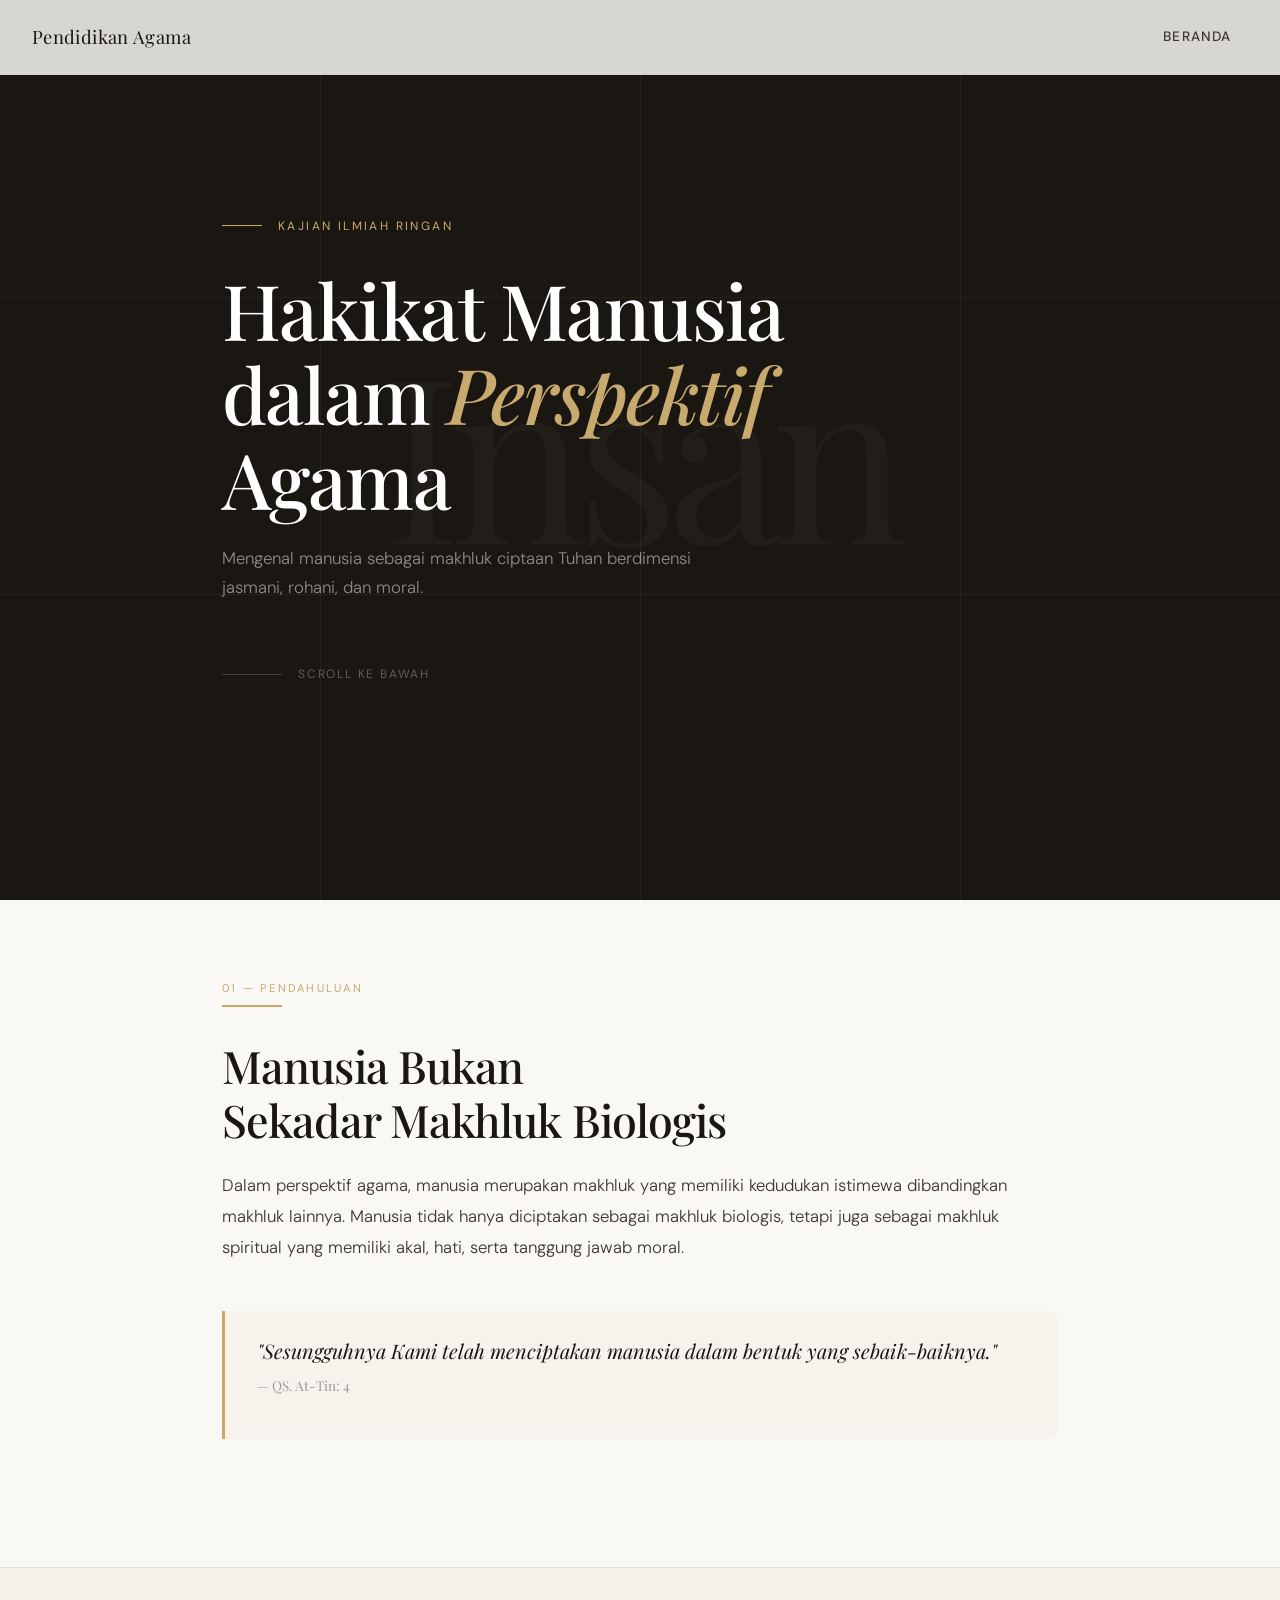
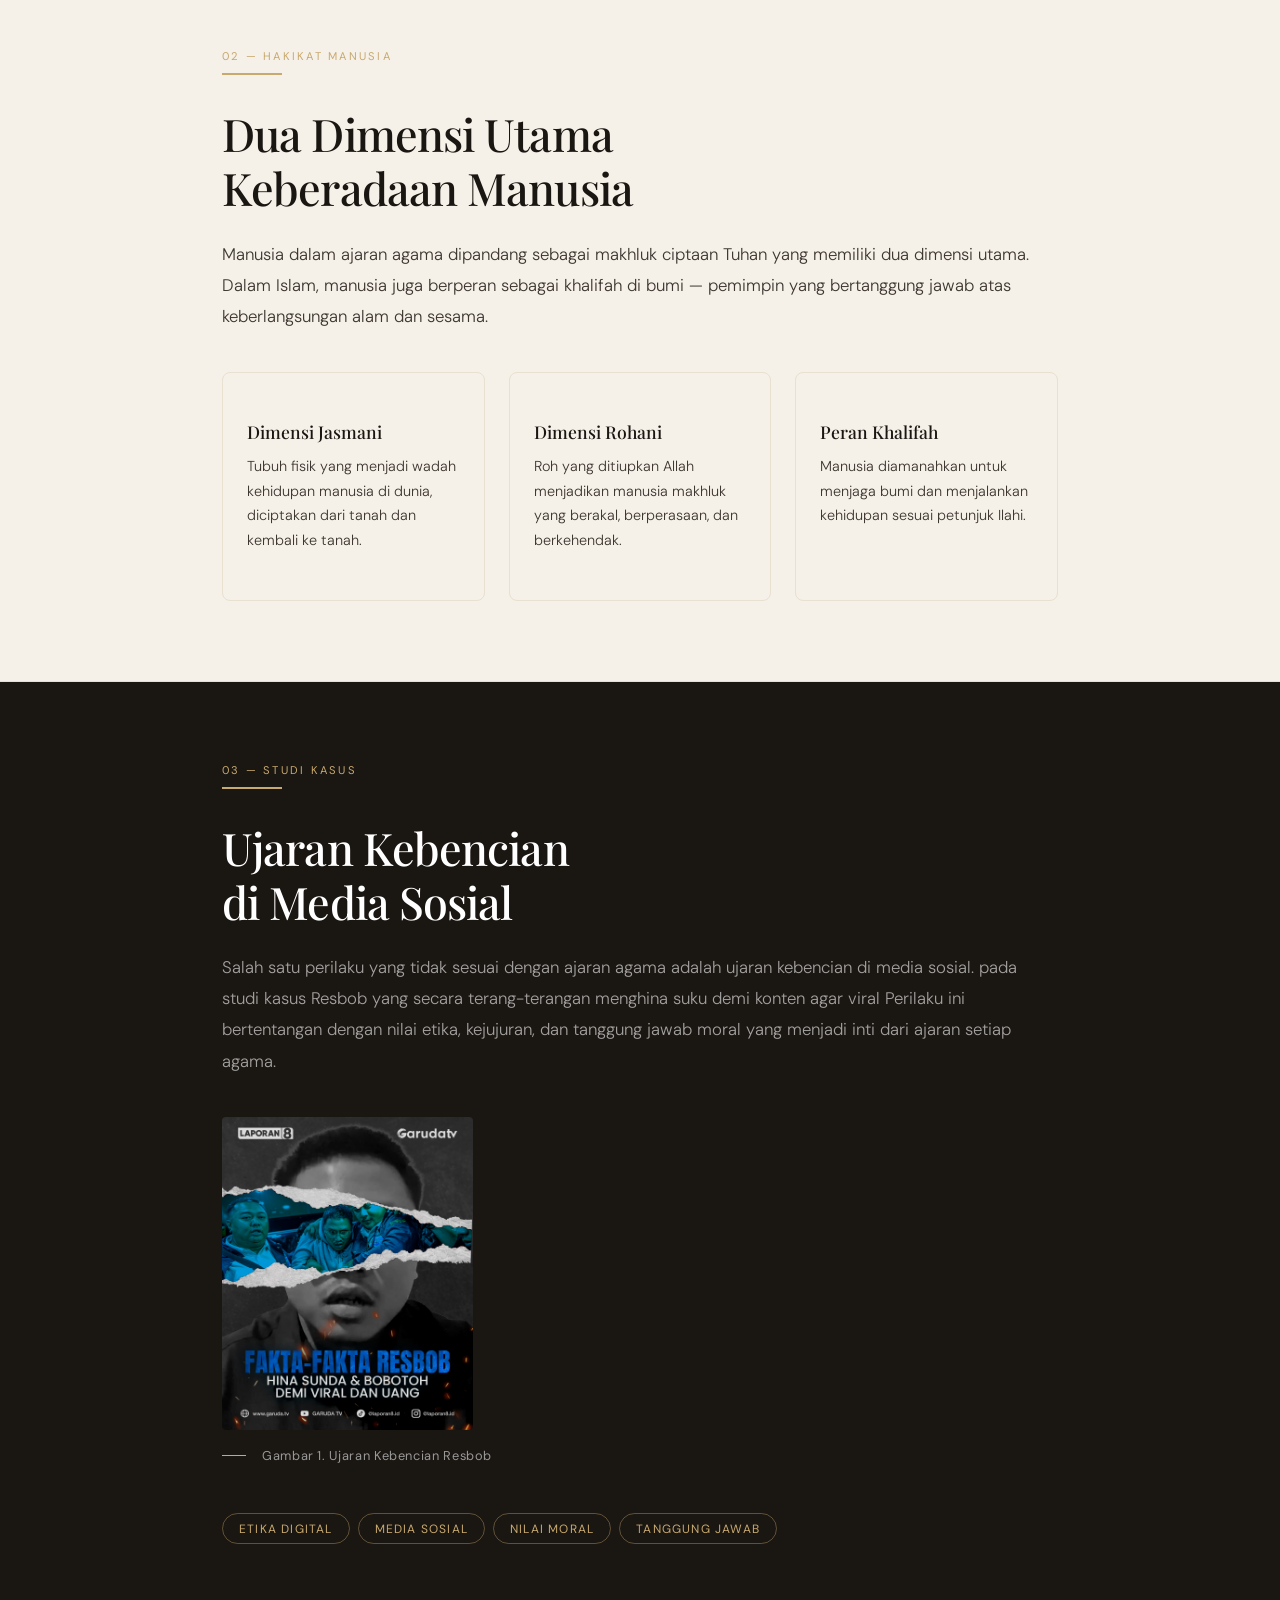
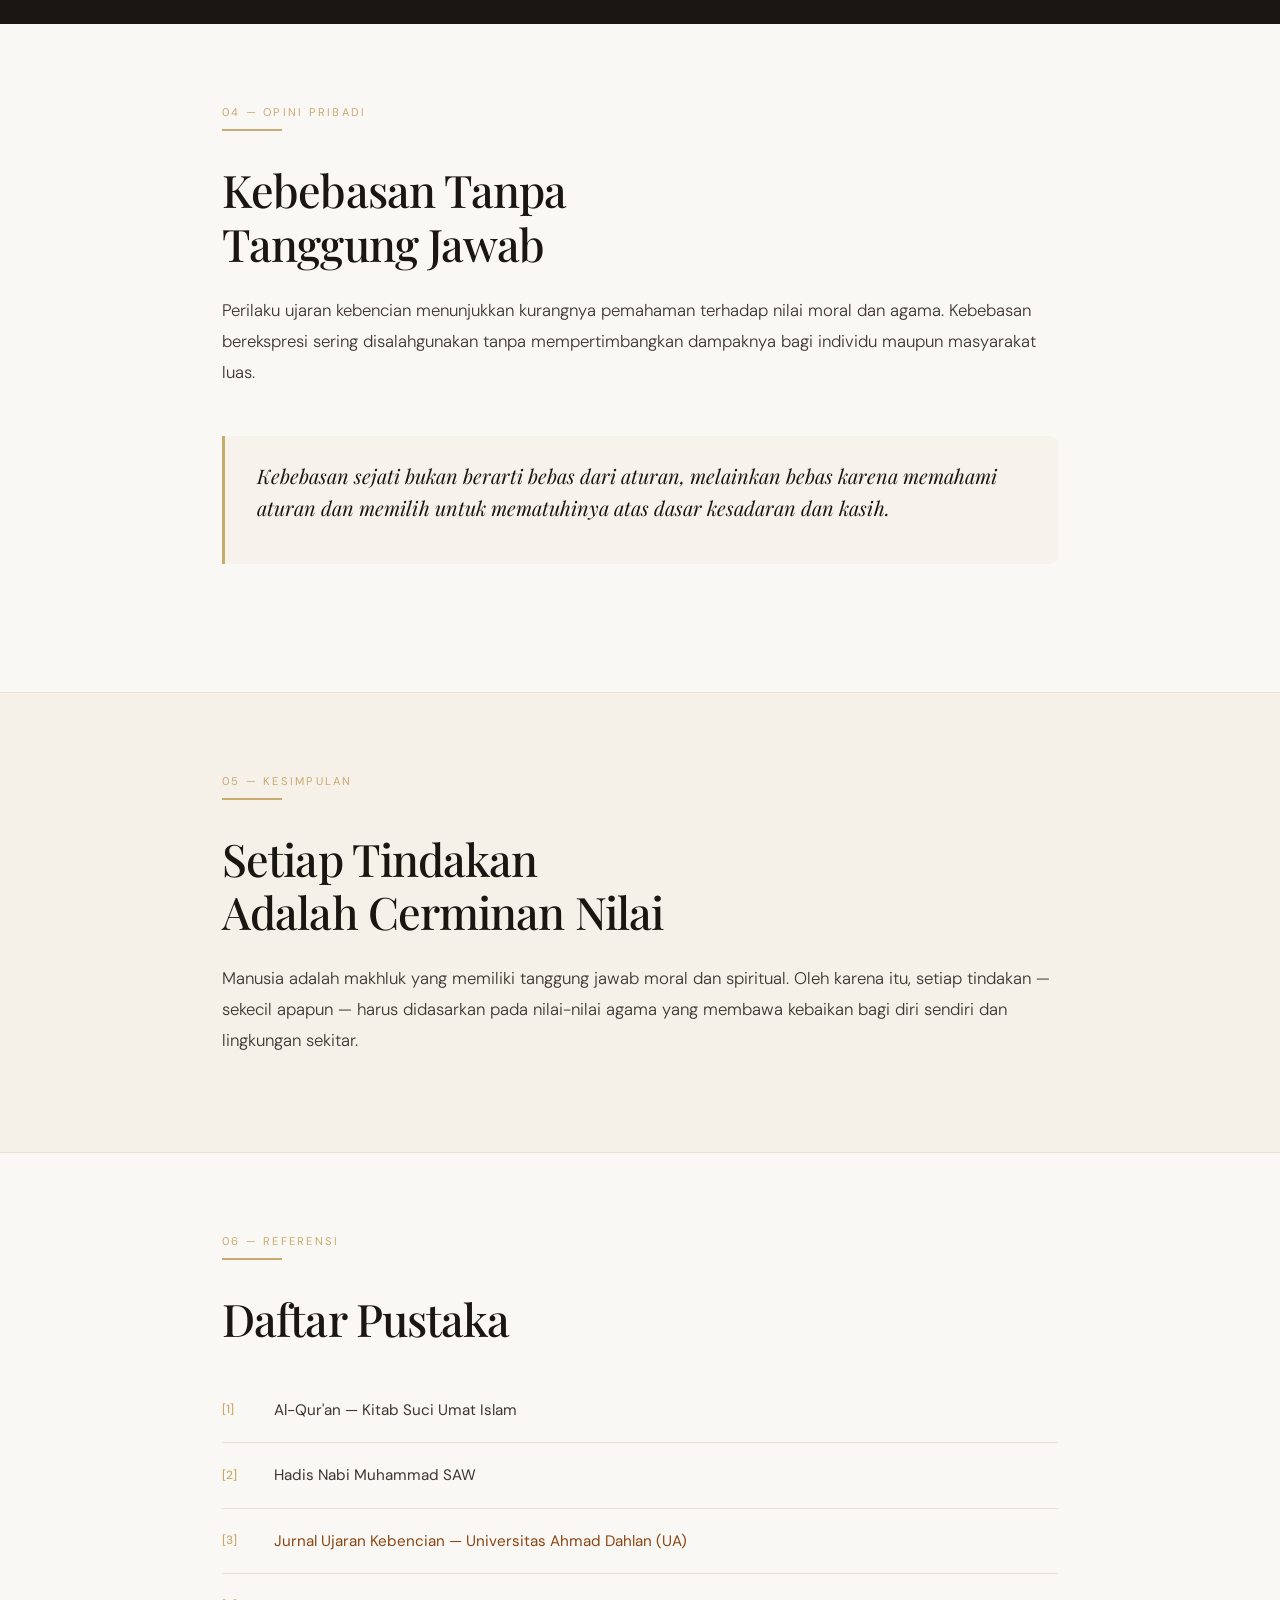
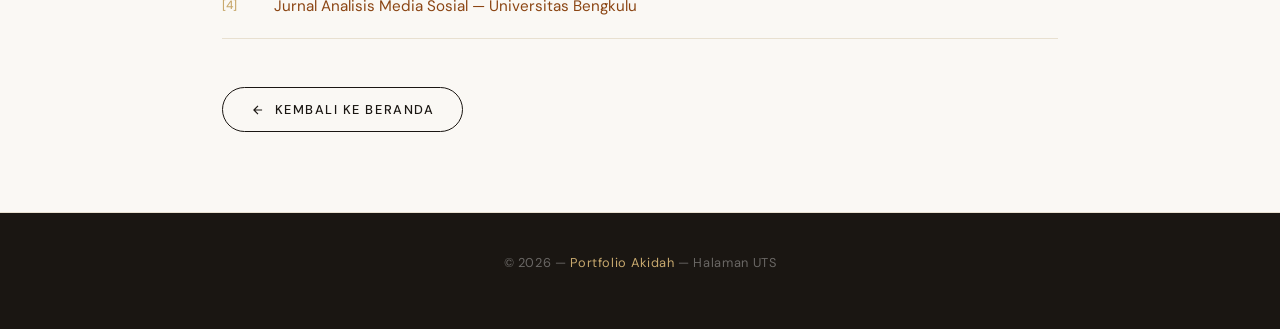
==== uts_page.html @ ceda2cbd "tambah artikel uts" ====
<!doctype html>
<html lang="id">
  <head>
    <meta charset="UTF-8" />
    <meta name="viewport" content="width=device-width, initial-scale=1.0" />
    <title>Hakikat Manusia dalam Konteks Agama</title>
    <link
      href="https://cdn.jsdelivr.net/npm/bootstrap@5.3.0/dist/css/bootstrap.min.css"
      rel="stylesheet"
    />
    <link
      href="https://fonts.googleapis.com/css2?family=Playfair+Display:ital,wght@0,400;0,700;1,400&family=DM+Sans:wght@300;400;500&display=swap"
      rel="stylesheet"
    />
    <!-- Link CSS -->
    <link rel="stylesheet" href="style_uts.css" />
  </head>
  <body>
    <!-- NAVBAR -->
    <nav class="navbar-custom">
      <a class="navbar-brand-custom" href="index.html">Pendidikan Agama</a>
      <a class="nav-link-custom" href="index.html">Beranda</a>
    </nav>

    <!-- HERO -->
    <section class="hero">
      <!-- Grid lines -->
      <div class="hero-grid-line v"></div>
      <div class="hero-grid-line v"></div>
      <div class="hero-grid-line v"></div>
      <div class="hero-grid-line h"></div>
      <div class="hero-grid-line h"></div>
      <!-- Big bg text -->
      <div class="hero-bg-text">Insan</div>

      <div class="hero-inner w-100">
        <div class="hero-eyebrow">Kajian Ilmiah Ringan</div>
        <h1>Hakikat Manusia<br />dalam <em>Perspektif</em><br />Agama</h1>
        <p class="hero-sub">
          Mengenal manusia sebagai makhluk ciptaan Tuhan berdimensi jasmani,
          rohani, dan moral.
        </p>
        <div class="hero-scroll">
          <div class="hero-scroll-line"></div>
          Scroll ke bawah
        </div>
      </div>
    </section>

    <!-- CONTENT -->
    <div class="content-wrap">
      <!-- PENDAHULUAN -->
      <section class="section-block">
        <div class="container" style="max-width: 860px">
          <div class="fade-up">
            <div class="section-num">01 — Pendahuluan</div>
            <div class="gold-divider"></div>
            <h2 class="section-title">
              Manusia Bukan<br />Sekadar Makhluk Biologis
            </h2>
            <p class="section-body">
              Dalam perspektif agama, manusia merupakan makhluk yang memiliki
              kedudukan istimewa dibandingkan makhluk lainnya. Manusia tidak
              hanya diciptakan sebagai makhluk biologis, tetapi juga sebagai
              makhluk spiritual yang memiliki akal, hati, serta tanggung jawab
              moral.
            </p>
            <div class="pullquote">
              <p>
                "Sesungguhnya Kami telah menciptakan manusia dalam bentuk yang
                sebaik-baiknya."<br /><small
                  style="font-size: 0.85rem; color: #999; font-style: normal"
                  >— QS. At-Tin: 4</small
                >
              </p>
            </div>
          </div>
        </div>
      </section>

      <!-- HAKIKAT MANUSIA -->
      <section class="section-block" style="background: var(--sand)">
        <div class="container" style="max-width: 860px">
          <div class="fade-up">
            <div class="section-num">02 — Hakikat Manusia</div>
            <div class="gold-divider"></div>
            <h2 class="section-title">
              Dua Dimensi Utama<br />Keberadaan Manusia
            </h2>
            <p class="section-body">
              Manusia dalam ajaran agama dipandang sebagai makhluk ciptaan Tuhan
              yang memiliki dua dimensi utama. Dalam Islam, manusia juga
              berperan sebagai khalifah di bumi — pemimpin yang bertanggung
              jawab atas keberlangsungan alam dan sesama.
            </p>

            <div class="cards-grid">
              <div class="info-card">
                <span class="card-icon"></span>
                <h4>Dimensi Jasmani</h4>
                <p>
                  Tubuh fisik yang menjadi wadah kehidupan manusia di dunia,
                  diciptakan dari tanah dan kembali ke tanah.
                </p>
              </div>
              <div class="info-card">
                <span class="card-icon"></span>
                <h4>Dimensi Rohani</h4>
                <p>
                  Roh yang ditiupkan Allah menjadikan manusia makhluk yang
                  berakal, berperasaan, dan berkehendak.
                </p>
              </div>
              <div class="info-card">
                <span class="card-icon"></span>
                <h4>Peran Khalifah</h4>
                <p>
                  Manusia diamanahkan untuk menjaga bumi dan menjalankan
                  kehidupan sesuai petunjuk Ilahi.
                </p>
              </div>
            </div>
          </div>
        </div>
      </section>

      <!-- STUDI KASUS -->
      <div class="case-study-wrap">
        <div class="container" style="max-width: 860px">
          <div class="fade-up">
            <div class="section-num">03 — Studi Kasus</div>
            <div class="gold-divider"></div>
            <h2 class="section-title">Ujaran Kebencian<br />di Media Sosial</h2>
            <p class="section-body">
              Salah satu perilaku yang tidak sesuai dengan ajaran agama adalah
              ujaran kebencian di media sosial. pada studi kasus Resbob yang
              secara terang-terangan menghina suku demi konten agar viral
              Perilaku ini bertentangan dengan nilai etika, kejujuran, dan
              tanggung jawab moral yang menjadi inti dari ajaran setiap agama.
            </p>

            <div class="image-block" style="margin-top: 2.5rem">
              <img
                src="img/resbob.jpg"
                alt="Studi Kasus Perilaku Menyimpang"
                style="filter: brightness(0.85) contrast(1.05)"
              />
              <div class="img-caption">
                <span>Gambar 1. Ujaran Kebencian Resbob</span>
              </div>
            </div>

            <div class="tag-list">
              <span class="tag">Etika Digital</span>
              <span class="tag">Media Sosial</span>
              <span class="tag">Nilai Moral</span>
              <span class="tag">Tanggung Jawab</span>
            </div>
          </div>
        </div>
      </div>

      <!-- OPINI PRIBADI -->
      <section class="section-block">
        <div class="container" style="max-width: 860px">
          <div class="fade-up">
            <div class="section-num">04 — Opini Pribadi</div>
            <div class="gold-divider"></div>
            <h2 class="section-title">Kebebasan Tanpa<br />Tanggung Jawab</h2>
            <p class="section-body">
              Perilaku ujaran kebencian menunjukkan kurangnya pemahaman terhadap
              nilai moral dan agama. Kebebasan berekspresi sering disalahgunakan
              tanpa mempertimbangkan dampaknya bagi individu maupun masyarakat
              luas.
            </p>
            <div class="pullquote">
              <p>
                Kebebasan sejati bukan berarti bebas dari aturan, melainkan
                bebas karena memahami aturan dan memilih untuk mematuhinya atas
                dasar kesadaran dan kasih.
              </p>
            </div>
          </div>
        </div>
      </section>

      <!-- KESIMPULAN -->
      <section class="section-block" style="background: var(--sand)">
        <div class="container" style="max-width: 860px">
          <div class="fade-up">
            <div class="section-num">05 — Kesimpulan</div>
            <div class="gold-divider"></div>
            <h2 class="section-title">
              Setiap Tindakan<br />Adalah Cerminan Nilai
            </h2>
            <p class="section-body">
              Manusia adalah makhluk yang memiliki tanggung jawab moral dan
              spiritual. Oleh karena itu, setiap tindakan — sekecil apapun —
              harus didasarkan pada nilai-nilai agama yang membawa kebaikan bagi
              diri sendiri dan lingkungan sekitar.
            </p>
          </div>
        </div>
      </section>

      <!-- REFERENSI -->
      <section class="section-block">
        <div class="container" style="max-width: 860px">
          <div class="fade-up">
            <div class="section-num">06 — Referensi</div>
            <div class="gold-divider"></div>
            <h2 class="section-title">Daftar Pustaka</h2>

            <div style="margin-top: 2rem">
              <div class="ref-item">
                <span class="ref-num">[1]</span>
                <span class="ref-text">Al-Qur'an — Kitab Suci Umat Islam</span>
              </div>
              <div class="ref-item">
                <span class="ref-num">[2]</span>
                <span class="ref-text">Hadis Nabi Muhammad SAW</span>
              </div>
              <div class="ref-item">
                <span class="ref-num">[3]</span>
                <span class="ref-text">
                  <a
                    href="https://journal.ua.ac.id/index.php/jsqt/article/view/230"
                    target="_blank"
                  >
                    Jurnal Ujaran Kebencian — Universitas Ahmad Dahlan (UA)
                  </a>
                </span>
              </div>
              <div class="ref-item">
                <span class="ref-num">[4]</span>
                <span class="ref-text">
                  <a
                    href="https://ejournal.unib.ac.id/index.php/korpus/article/view/6779"
                    target="_blank"
                  >
                    Jurnal Analisis Media Sosial — Universitas Bengkulu
                  </a>
                </span>
              </div>
            </div>

            <a href="index.html" class="btn-back">
              <svg
                viewBox="0 0 24 24"
                fill="none"
                stroke="currentColor"
                stroke-width="2"
              >
                <path d="M19 12H5M12 5l-7 7 7 7" />
              </svg>
              Kembali ke Beranda
            </a>
          </div>
        </div>
      </section>
    </div>
    <!-- end content-wrap -->

    <!-- FOOTER -->
    <footer>
      <p>© 2026 — <span>Portfolio Akidah</span> — Halaman UTS</p>
    </footer>

    <!-- Bootstrap JS -->
    <script src="https://cdn.jsdelivr.net/npm/bootstrap@5.3.0/dist/js/bootstrap.bundle.min.js"></script>

    <script>
      // Scroll fade animation
      const fadeEls = document.querySelectorAll(".fade-up");
      const observer = new IntersectionObserver(
        (entries) => {
          entries.forEach((e) => {
            if (e.isIntersecting) {
              e.target.classList.add("visible");
              observer.unobserve(e.target);
            }
          });
        },
        { threshold: 0.12 },
      );
      fadeEls.forEach((el) => observer.observe(el));

      // Navbar solid on scroll
      const navbar = document.querySelector(".navbar-custom");
      window.addEventListener("scroll", () => {
        if (window.scrollY > 80) {
          navbar.style.borderBottomColor = "rgba(200,169,110,0.3)";
        } else {
          navbar.style.borderBottomColor = "rgba(200,169,110,0.2)";
        }
      });
    </script>
  </body>
</html>
---- style_uts.css ----
/* ============================================
   UTS STYLE — Hakikat Manusia dalam Perspektif Agama
   ============================================ */

/* === CSS VARIABLES === */
:root {
  --sand: #f5f0e8;
  --sand-dark: #e8e0d0;
  --ink: #1a1612;
  --ink-soft: #3d3530;
  --gold: #c8a96e;
  --gold-light: #e5d4b0;
  --cream: #faf8f4;
  --rust: #8b4513;
  --accent: #5c4033;
}

/* === RESET === */
* {
  box-sizing: border-box;
  margin: 0;
  padding: 0;
}

/* === BASE === */
body {
  font-family: "DM Sans", sans-serif;
  background-color: var(--cream);
  color: var(--ink);
  overflow-x: hidden;
}

/* === SCROLLBAR === */
::-webkit-scrollbar {
  width: 4px;
}
::-webkit-scrollbar-track {
  background: var(--sand);
}
::-webkit-scrollbar-thumb {
  background: var(--gold);
  border-radius: 2px;
}

/* ============================================
   NAVBAR
   ============================================ */
.navbar-custom {
  position: fixed;
  top: 0;
  left: 0;
  right: 0;
  z-index: 999;
  padding: 1.2rem 2rem;
  display: flex;
  justify-content: space-between;
  align-items: center;
  background: rgba(250, 248, 244, 0.85);
  backdrop-filter: blur(16px);
  border-bottom: 1px solid rgba(200, 169, 110, 0.2);
  transition: all 0.3s;
}

.navbar-brand-custom {
  font-family: "Playfair Display", serif;
  font-size: 1.15rem;
  color: var(--ink);
  text-decoration: none;
  letter-spacing: 0.02em;
}

.nav-link-custom {
  font-size: 0.85rem;
  font-weight: 500;
  letter-spacing: 0.08em;
  text-transform: uppercase;
  color: var(--ink-soft);
  text-decoration: none;
  padding: 0.4rem 1rem;
  border: 1px solid transparent;
  border-radius: 2rem;
  transition: all 0.25s;
}

.nav-link-custom:hover {
  border-color: var(--gold);
  color: var(--ink);
}

/* ============================================
   HERO
   ============================================ */
.hero {
  min-height: 100vh;
  display: flex;
  align-items: center;
  position: relative;
  background: var(--ink);
  overflow: hidden;
}

.hero-bg-text {
  position: absolute;
  top: 50%;
  left: 50%;
  transform: translate(-50%, -50%);
  font-family: "Playfair Display", serif;
  font-size: clamp(8rem, 18vw, 20rem);
  color: rgba(255, 255, 255, 0.03);
  white-space: nowrap;
  pointer-events: none;
  letter-spacing: -0.05em;
  line-height: 1;
}

.hero-grid-line {
  position: absolute;
  background: rgba(200, 169, 110, 0.08);
}
.hero-grid-line.v {
  width: 1px;
  height: 100%;
  top: 0;
}
.hero-grid-line.h {
  height: 1px;
  width: 100%;
  left: 0;
}
.hero-grid-line:nth-child(1) {
  left: 25%;
}
.hero-grid-line:nth-child(2) {
  left: 50%;
}
.hero-grid-line:nth-child(3) {
  left: 75%;
}
.hero-grid-line:nth-child(4) {
  top: 33%;
}
.hero-grid-line:nth-child(5) {
  top: 66%;
}

.hero-inner {
  position: relative;
  z-index: 2;
  padding: 2rem;
  max-width: 900px;
  margin: 0 auto;
}

.hero-eyebrow {
  font-size: 0.75rem;
  letter-spacing: 0.2em;
  text-transform: uppercase;
  color: var(--gold);
  margin-bottom: 2rem;
  display: flex;
  align-items: center;
  gap: 1rem;
}

.hero-eyebrow::before {
  content: "";
  display: block;
  width: 40px;
  height: 1px;
  background: var(--gold);
}

.hero h1 {
  font-family: "Playfair Display", serif;
  font-size: clamp(2.5rem, 6vw, 5rem);
  color: #fff;
  line-height: 1.1;
  letter-spacing: -0.02em;
  margin-bottom: 1.5rem;
}

.hero h1 em {
  color: var(--gold);
  font-style: italic;
}

.hero-sub {
  font-size: 1.05rem;
  color: rgba(255, 255, 255, 0.5);
  font-weight: 300;
  max-width: 500px;
  line-height: 1.7;
}

.hero-scroll {
  margin-top: 4rem;
  display: flex;
  align-items: center;
  gap: 1rem;
  color: rgba(255, 255, 255, 0.3);
  font-size: 0.75rem;
  letter-spacing: 0.15em;
  text-transform: uppercase;
}

.hero-scroll-line {
  width: 60px;
  height: 1px;
  background: rgba(255, 255, 255, 0.2);
  position: relative;
  overflow: hidden;
}

.hero-scroll-line::after {
  content: "";
  position: absolute;
  top: 0;
  left: -100%;
  width: 100%;
  height: 100%;
  background: var(--gold);
  animation: scanline 2s ease-in-out infinite;
}

@keyframes scanline {
  0% {
    left: -100%;
  }
  100% {
    left: 100%;
  }
}

/* ============================================
   CONTENT WRAPPER
   ============================================ */
.content-wrap {
  background: var(--cream);
  position: relative;
}

/* ============================================
   SECTION
   ============================================ */
.section-block {
  padding: 5rem 0;
  border-bottom: 1px solid var(--sand-dark);
}

.section-num {
  font-size: 0.7rem;
  letter-spacing: 0.2em;
  text-transform: uppercase;
  color: var(--gold);
  margin-bottom: 0.5rem;
}

.section-title {
  font-family: "Playfair Display", serif;
  font-size: clamp(1.8rem, 4vw, 2.8rem);
  color: var(--ink);
  line-height: 1.2;
  letter-spacing: -0.02em;
  margin-bottom: 1.5rem;
}

.section-body {
  font-size: 1.05rem;
  line-height: 1.85;
  color: var(--ink-soft);
  font-weight: 300;
}

/* ============================================
   PULLQUOTE
   ============================================ */
.pullquote {
  border-left: 3px solid var(--gold);
  padding: 1.5rem 2rem;
  margin: 3rem 0;
  background: rgba(200, 169, 110, 0.06);
  border-radius: 0 8px 8px 0;
}

.pullquote p {
  font-family: "Playfair Display", serif;
  font-size: 1.25rem;
  color: var(--ink);
  line-height: 1.6;
  font-style: italic;
}

/* ============================================
   IMAGE BLOCK
   ============================================ */
.image-block {
  position: relative;
  margin: 3rem auto;
}

.image-block img {
  width: 30%;
  height: 50%;
  object-fit: cover;
  border-radius: 4px;
  display: block;
}

.image-block .img-caption {
  display: flex;
  align-items: center;
  gap: 1rem;
  margin-top: 1rem;
}

.image-block .img-caption::before {
  content: "";
  display: block;
  width: 24px;
  height: 1px;
  background: var(--gold);
}

.image-block .img-caption span {
  font-size: 0.8rem;
  color: #999;
  letter-spacing: 0.05em;
}

/* ============================================
   CARDS GRID
   ============================================ */
.cards-grid {
  display: grid;
  grid-template-columns: repeat(auto-fit, minmax(220px, 1fr));
  gap: 1.5rem;
  margin-top: 2.5rem;
}

.info-card {
  background: var(--sand);
  border-radius: 8px;
  padding: 2rem 1.5rem;
  border: 1px solid var(--sand-dark);
  transition:
    transform 0.3s,
    box-shadow 0.3s;
}

.info-card:hover {
  transform: translateY(-4px);
  box-shadow: 0 16px 40px rgba(0, 0, 0, 0.08);
}

.info-card .card-icon {
  font-size: 1.5rem;
  margin-bottom: 1rem;
  display: block;
}

.info-card h4 {
  font-family: "Playfair Display", serif;
  font-size: 1.1rem;
  color: var(--ink);
  margin-bottom: 0.75rem;
}

.info-card p {
  font-size: 0.9rem;
  color: var(--ink-soft);
  line-height: 1.7;
  font-weight: 300;
}

/* ============================================
   CASE STUDY SECTION
   ============================================ */
.case-study-wrap {
  background: var(--ink);
  color: #fff;
  padding: 5rem 0;
}

.case-study-wrap .section-num {
  color: var(--gold);
}
.case-study-wrap .section-title {
  color: #fff;
}
.case-study-wrap .section-body {
  color: rgba(255, 255, 255, 0.6);
}

.tag-list {
  display: flex;
  flex-wrap: wrap;
  gap: 0.5rem;
  margin-top: 1.5rem;
}

.tag {
  font-size: 0.75rem;
  letter-spacing: 0.1em;
  text-transform: uppercase;
  padding: 0.35rem 1rem;
  border: 1px solid rgba(200, 169, 110, 0.4);
  border-radius: 2rem;
  color: var(--gold);
}

/* ============================================
   REFERENCES
   ============================================ */
.ref-item {
  display: flex;
  align-items: flex-start;
  gap: 1.25rem;
  padding: 1.25rem 0;
  border-bottom: 1px solid var(--sand-dark);
}

.ref-num {
  font-size: 0.75rem;
  color: var(--gold);
  font-weight: 500;
  min-width: 2rem;
  margin-top: 0.15rem;
}

.ref-text {
  font-size: 0.95rem;
  color: var(--ink-soft);
  line-height: 1.6;
}

.ref-text a {
  color: var(--rust);
  text-decoration: none;
}

.ref-text a:hover {
  text-decoration: underline;
}

/* ============================================
   BACK BUTTON
   ============================================ */
.btn-back {
  display: inline-flex;
  align-items: center;
  gap: 0.6rem;
  font-size: 0.8rem;
  letter-spacing: 0.12em;
  text-transform: uppercase;
  font-weight: 500;
  color: var(--ink);
  text-decoration: none;
  padding: 0.75rem 1.75rem;
  border: 1px solid var(--ink);
  border-radius: 2rem;
  transition: all 0.25s;
  margin-top: 3rem;
}

.btn-back:hover {
  background: var(--ink);
  color: var(--cream);
}

.btn-back svg {
  width: 14px;
  height: 14px;
}

/* ============================================
   GOLD DIVIDER
   ============================================ */
.gold-divider {
  width: 60px;
  height: 2px;
  background: var(--gold);
  margin-bottom: 2rem;
}

/* ============================================
   SCROLL ANIMATION
   ============================================ */
.fade-up {
  opacity: 0;
  transform: translateY(30px);
  transition:
    opacity 0.7s ease,
    transform 0.7s ease;
}

.fade-up.visible {
  opacity: 1;
  transform: translateY(0);
}

/* ============================================
   FOOTER
   ============================================ */
footer {
  background: var(--ink);
  color: rgba(255, 255, 255, 0.35);
  text-align: center;
  padding: 2.5rem;
  font-size: 0.8rem;
  letter-spacing: 0.05em;
}

footer span {
  color: var(--gold);
}

/* ============================================
   RESPONSIVE
   ============================================ */
@media (max-width: 768px) {
  .navbar-custom {
    padding: 1rem 1.25rem;
  }
  .hero-inner {
    padding: 2rem 1.25rem;
  }
  .section-block {
    padding: 3.5rem 0;
  }
  .image-block img {
    height: 260px;
  }
}
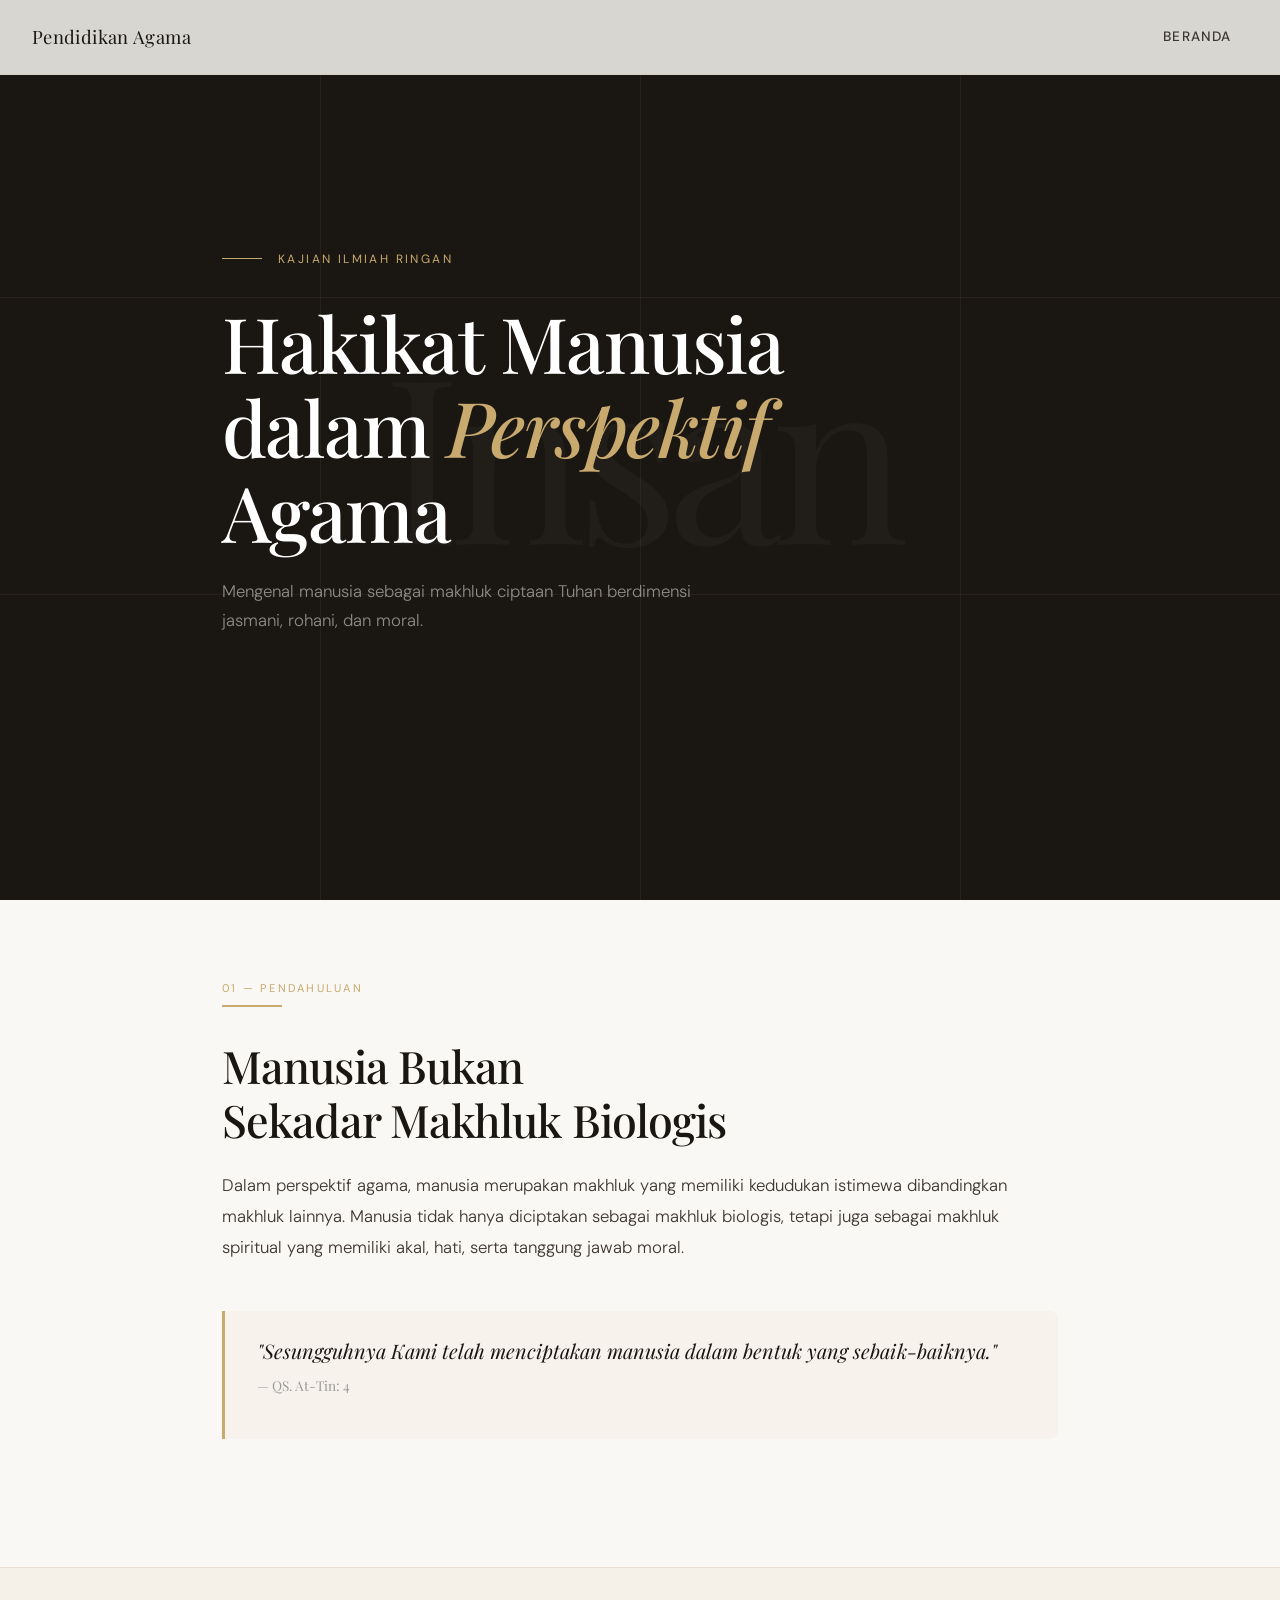
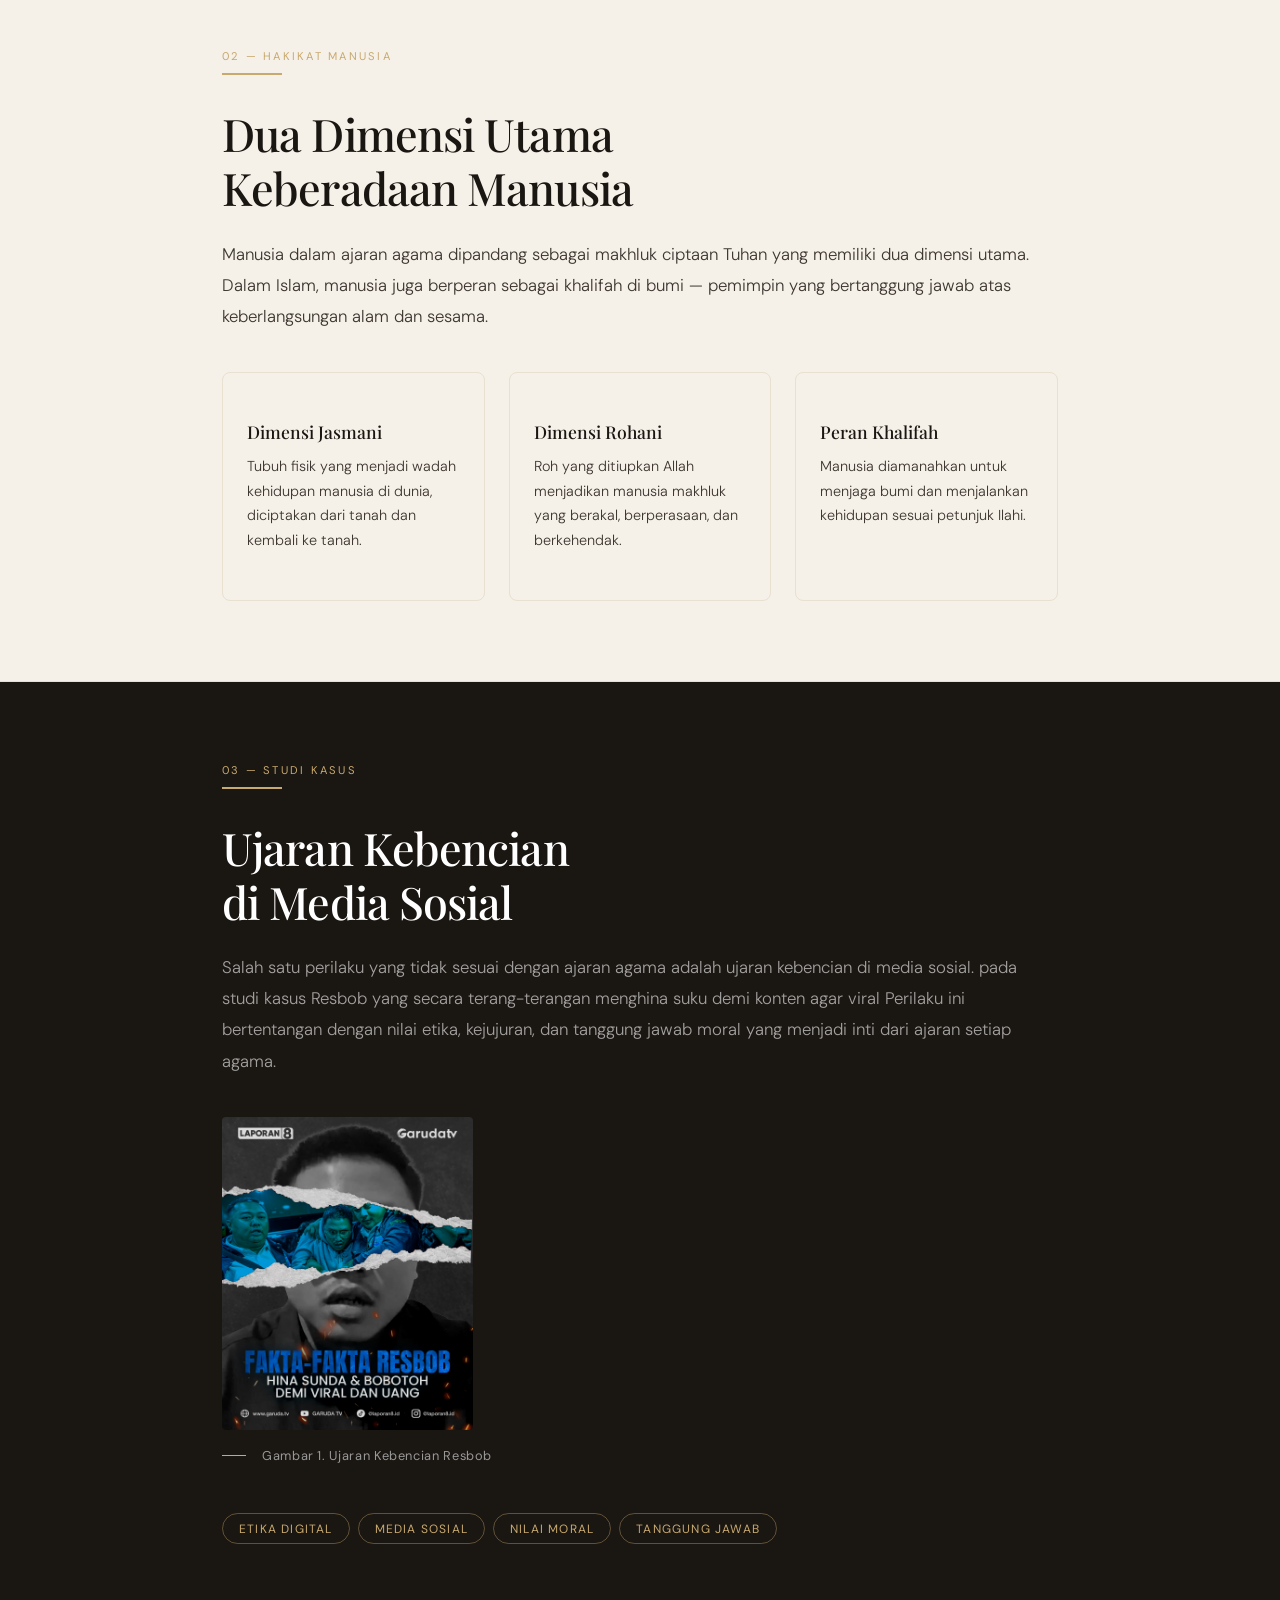
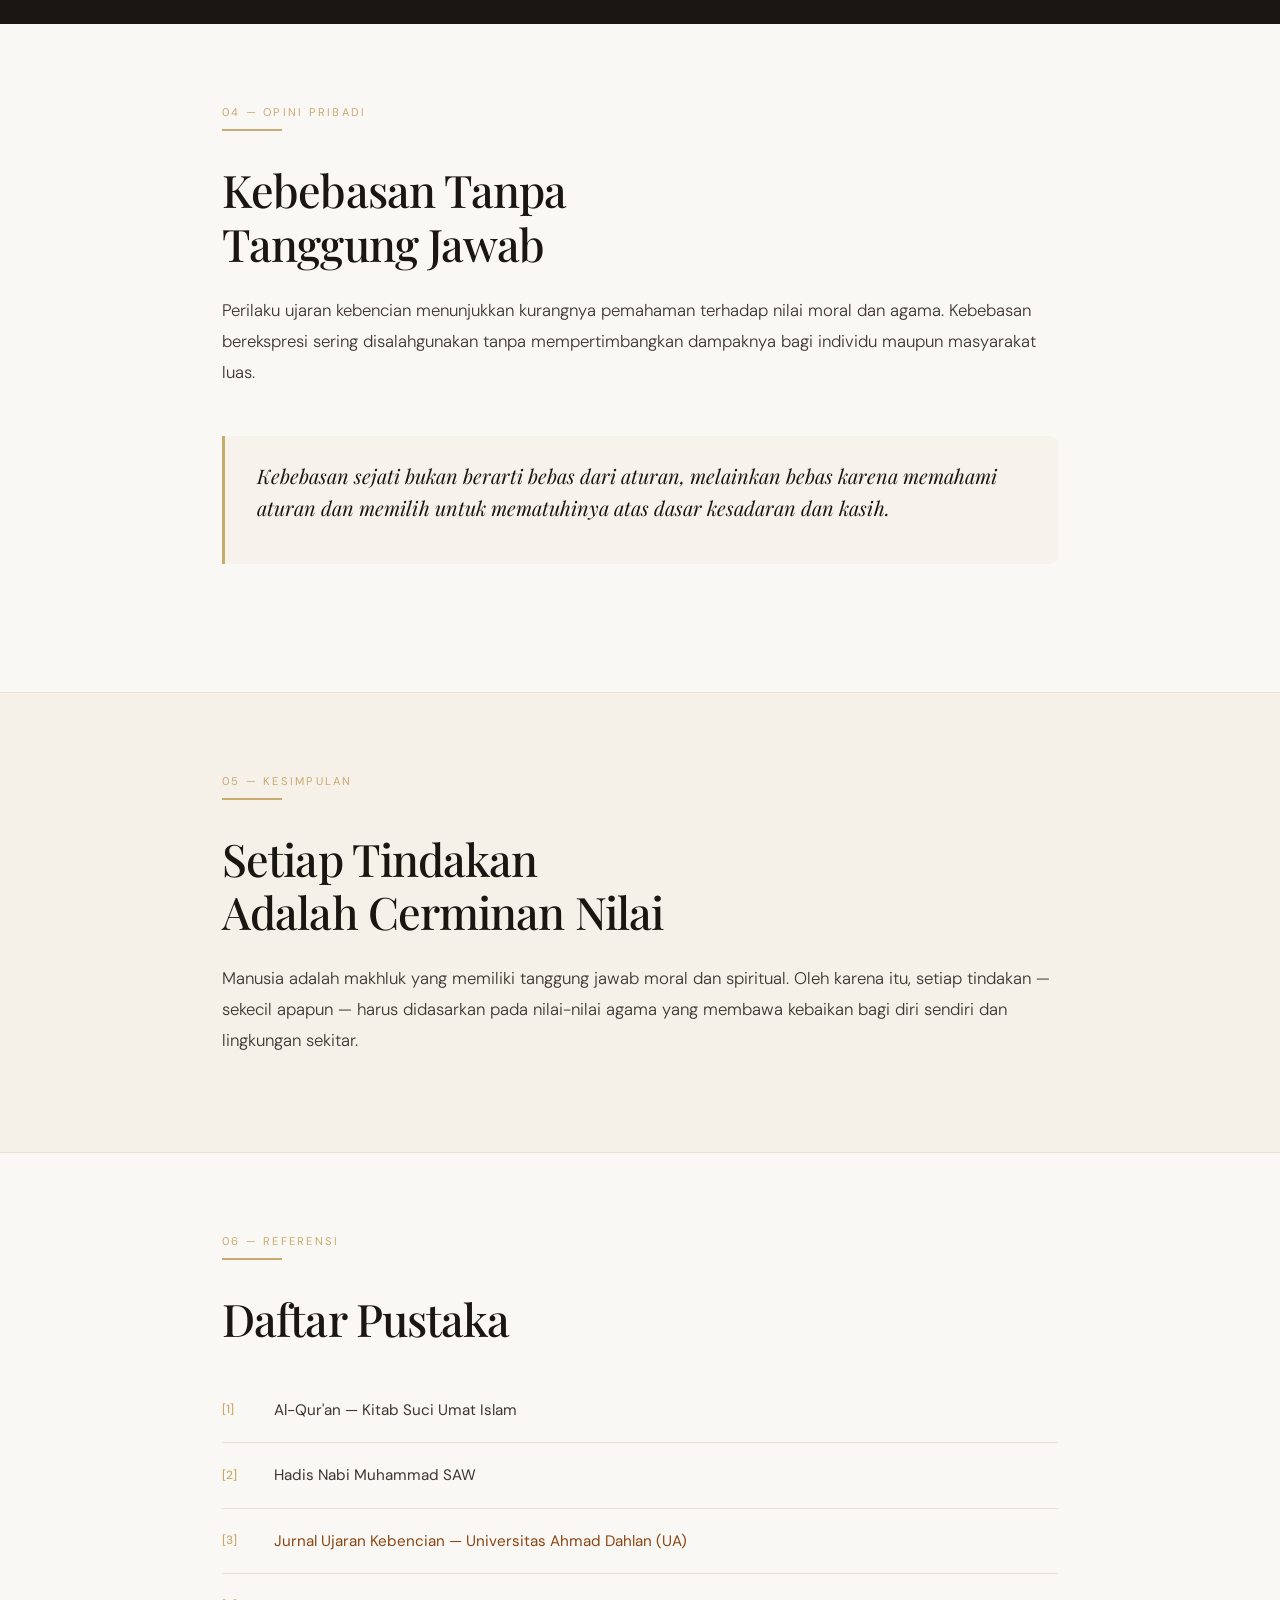
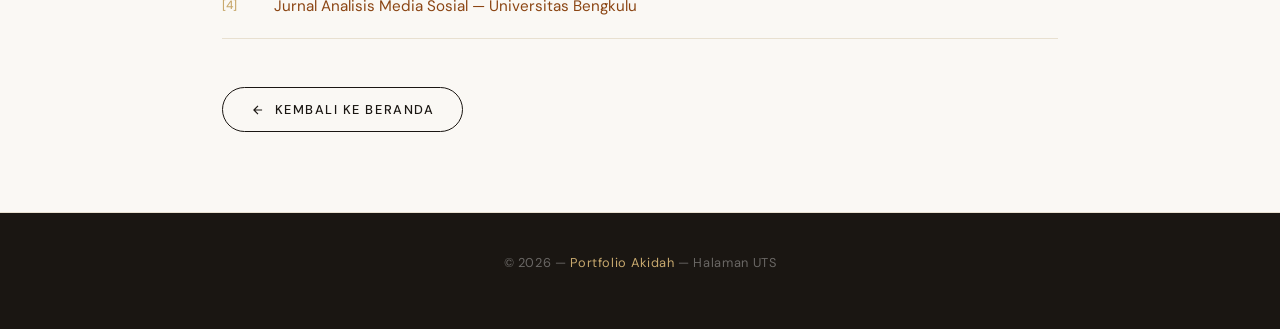
==== commit f664ee81: "tambah uas page" ====
--- a/uts_page.html
+++ b/uts_page.html
@@ -40,10 +40,6 @@
           Mengenal manusia sebagai makhluk ciptaan Tuhan berdimensi jasmani,
           rohani, dan moral.
         </p>
-        <div class="hero-scroll">
-          <div class="hero-scroll-line"></div>
-          Scroll ke bawah
-        </div>
       </div>
     </section>
 
